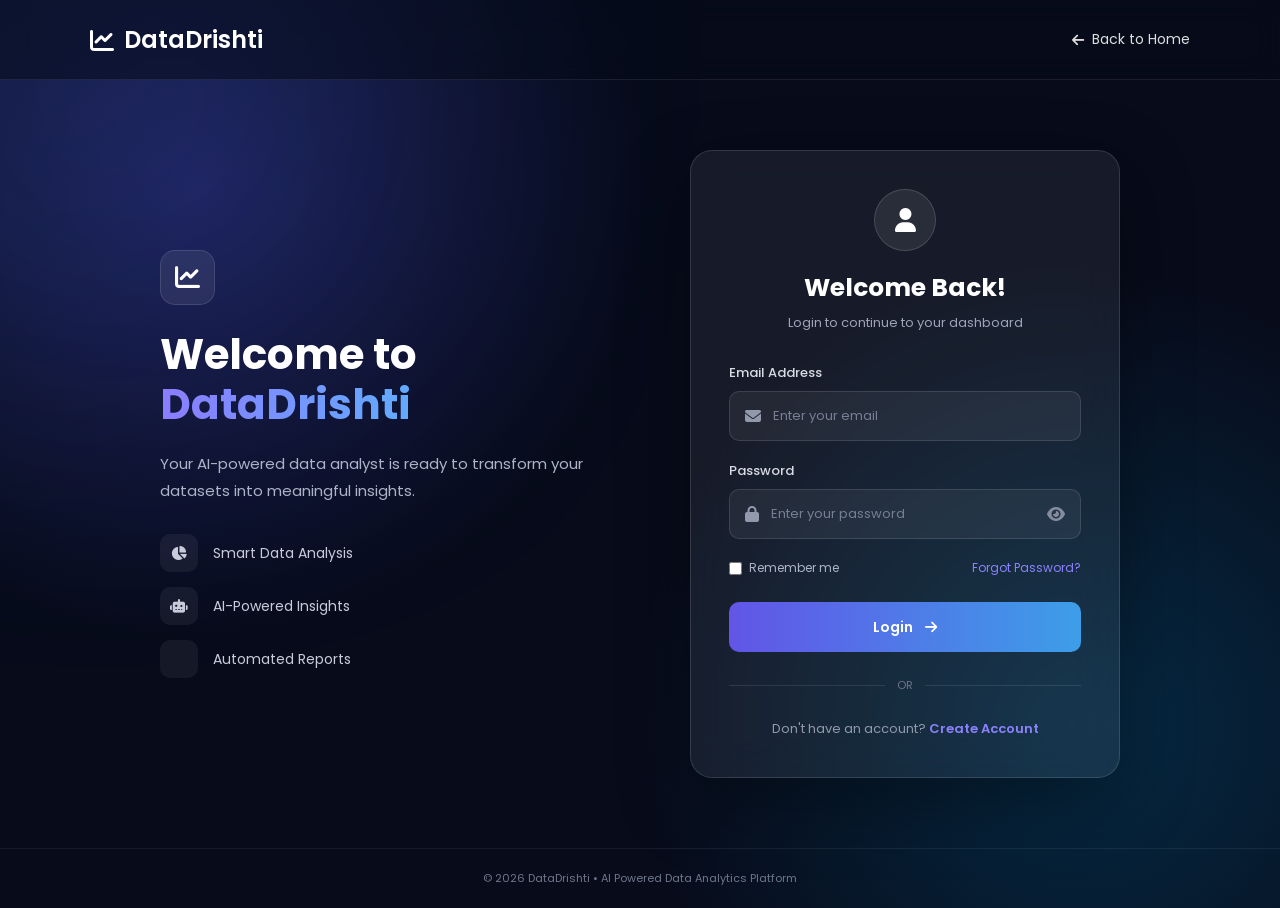
==== FrontEnd/html/index.html @ 3d2272da "Reorganized frontend structure git rebase --continue#	new file:   FrontEnd/css/styleP1.css :wqt:wq" ====
<!DOCTYPE html>
<html lang="en">
<head>

    <meta charset="UTF-8">
    <meta name="viewport" content="width=device-width, initial-scale=1.0">

    <script>
        window.location.href = "login.html";
    </script>

    <title>DataDrishti</title>
    <meta charset="UTF-8">

    <meta name="viewport" content="width=device-width, initial-scale=1.0">

    </head>

    <!-- Google Font -->
    <link
        href="https://fonts.googleapis.com/css2?family=Poppins:wght@300;400;500;600;700&display=swap"
        rel="stylesheet">

    <!-- Font Awesome -->
    <link
        rel="stylesheet"
        href="https://cdnjs.cloudflare.com/ajax/libs/font-awesome/6.6.0/css/all.min.css">

    <!-- CSS -->
    <link rel="stylesheet" href="../css/styleP1.css">
    <link rel="stylesheet" href="../css/styleP2.css">
    <link rel="stylesheet" href="../css/styleP3.css">

</head>

<body>


    <!-- Background -->
    <div class="bg-blur"></div>

    <!-- Navbar -->
   <nav>

    <div class="logo">
        <i class="fa-solid fa-chart-line"></i>
        DataDrishti
    </div>

    <ul>
        <li><a href="index.html">Home</a></li>
        <li><a href="dashboard.html">Dashboard</a></li>
        <li><a href="upload.html">Upload</a></li>
        <li><a href="report.html">Reports</a></li>
    </ul>

    <a href="login.html" class="login-btn">Login</a>

</nav>

    <!-- Hero -->

    <section class="hero">

        <div class="hero-left">

            <h1>
                Meet Your <span>AI Data Analyst</span>
            </h1>

            <p>

                Upload your dataset and let AI analyze,
                visualize and generate business insights
                within seconds.

            </p>

            <div class="buttons">

                <a href="upload.html" class="primary-btn">
                    Analyze Dataset
                </a>

                <a href="#" class="secondary-btn">
                    Watch Demo
                </a>

            </div>

        </div>

        <div class="hero-right">

            <div class="glass-card">

                <h3>Today's Insights</h3>

                <div class="card">

                    <h2>Revenue</h2>

                    <span>₹12.8M</span>

                    <p>▲ 18% Growth</p>

                </div>

                <div class="card">

                    <h2>Orders</h2>

                    <span>2,480</span>

                    <p>▲ 12% Increase</p>

                </div>

                <div class="card">

                    <h2>AI Suggestion</h2>

                    <span>
                        Increase inventory for
                        North Region.
                    </span>

                </div>

            </div>

        </div>

    </section>

    <!-- Features -->

    <section class="features">

        <h2>Why DataDrishti ?</h2>

        <div class="feature-container">

            <div class="feature-box">

                <i class="fa-solid fa-upload"></i>

                <h3>Upload Dataset</h3>

                <p>
                    Upload CSV, Excel or SQL files.
                </p>

            </div>

            <div class="feature-box">

                <i class="fa-solid fa-robot"></i>

                <h3>AI Analysis</h3>

                <p>
                    AI performs analysis like a real Data Analyst.
                </p>

            </div>

            <div class="feature-box">

                <i class="fa-solid fa-chart-pie"></i>

                <h3>Interactive Charts</h3>

                <p>
                    Automatic dashboards and visualizations.
                </p>

            </div>

            <div class="feature-box">

                <i class="fa-solid fa-file-pdf"></i>

                <h3>AI Reports</h3>

                <p>
                    Generate executive reports in one click.
                </p>

            </div>

        </div>

    </section>
    

    <!-- Footer -->

    <footer>

        <h2>DataDrishti</h2>

        <p>
            AI Powered Data Analytics Platform
        </p>

        <p>
            © 2026 All Rights Reserved
        </p>

    </footer>
<script src="../js/script.js"></script>
</body>
</html>
---- FrontEnd/css/styleP1.css ----
/* ==========================
   GOOGLE FONT & RESET
========================== */

@import url('https://fonts.googleapis.com/css2?family=Poppins:wght@300;400;500;600;700;800&display=swap');

* {
    margin: 0;
    padding: 0;
    box-sizing: border-box;
    font-family: 'Poppins', sans-serif;
}

html {
    scroll-behavior: smooth;
}

body {
    min-height: 100vh;
    color: #fff;
    overflow-x: hidden;

    background:
        linear-gradient(
            -45deg,
            #0f172a,
            #1e293b,
            #312e81,
            #0f172a
        );

    background-size: 400% 400%;
    animation: gradientBG 12s ease infinite;
}


/* ==========================
   ANIMATED BACKGROUND
========================== */

@keyframes gradientBG {

    0% {
        background-position: 0% 50%;
    }

    50% {
        background-position: 100% 50%;
    }

    100% {
        background-position: 0% 50%;
    }
}


.bg-blur {
    position: fixed;

    width: 500px;
    height: 500px;

    background: #5b5fff;

    border-radius: 50%;

    filter: blur(180px);

    top: -150px;
    right: -150px;

    opacity: 0.35;

    z-index: -1;
}


/* ==========================
   NAVBAR
========================== */

nav {
    width: 100%;
    height: 85px;

    padding: 0 8%;

    display: flex;
    align-items: center;
    justify-content: space-between;

    position: relative;
    z-index: 100;

    background: rgba(20, 24, 70, 0.78);

    backdrop-filter: blur(15px);

    border-bottom: 1px solid rgba(255, 255, 255, 0.08);
}


/* Logo */

.logo {
    font-size: 28px;
    font-weight: 700;

    color: #fff;

    display: flex;
    align-items: center;

    gap: 10px;

    white-space: nowrap;
}

.logo i {
    color: #6ee7ff;

    font-size: 27px;
}


/* Navbar List */

nav ul {
    display: flex;

    align-items: center;

    list-style: none;

    gap: 35px;

    margin-left: auto;
    margin-right: 40px;
}


/* Navbar Links */

nav ul li a {
    text-decoration: none;

    color: #ffffff !important;

    font-size: 15px;

    font-weight: 500;

    transition: 0.3s;

    white-space: nowrap;
}

nav ul li a:hover {
    color: #6ee7ff !important;
}


/* Login Button */

.login-btn {
    display: flex;

    align-items: center;
    justify-content: center;

    padding: 13px 30px;

    border: none;

    outline: none;

    border-radius: 30px;

    background: #5b5fff;

    color: #ffffff !important;

    text-decoration: none !important;

    cursor: pointer;

    font-size: 15px;

    font-weight: 600;

    white-space: nowrap;

    transition: 0.3s;
}

.login-btn:hover {
    transform: translateY(-3px);

    box-shadow:
        0 0 20px rgba(91, 95, 255, 0.5);
}


/* ==========================
   HERO SECTION
========================== */

.hero {
    min-height: calc(100vh - 85px);

    display: flex;

    justify-content: space-between;

    align-items: center;

    padding: 70px 8%;

    gap: 70px;
}


/* Left Side */

.hero-left {
    flex: 1;

    width: 55%;

    max-width: 680px;
}


/* Main Heading */

.hero-left h1 {
    font-size: 58px;

    line-height: 1.15;

    font-weight: 700;

    margin-bottom: 22px;

    color: #ffffff;
}


/* AI Data Analyst Highlight */

.hero-left h1 span {
    color: #6ee7ff;

    white-space: nowrap;
}


/* Paragraph */

.hero-left p {
    font-size: 18px;

    color: #d4d4d4;

    line-height: 1.8;

    margin-bottom: 35px;

    max-width: 600px;
}


/* ==========================
   BUTTONS
========================== */

.buttons {
    display: flex;

    gap: 20px;

    align-items: center;
}


/* Primary Button */

.primary-btn {
    text-decoration: none;

    color: white;

    background: #5b5fff;

    padding: 15px 30px;

    border-radius: 40px;

    font-weight: 600;

    transition: 0.3s;

    display: inline-block;
}

.primary-btn:hover {
    transform: translateY(-5px);

    box-shadow:
        0 0 25px rgba(91, 95, 255, 0.6);
}


/* Secondary Button */

.secondary-btn {
    text-decoration: none;

    color: white;

    border: 2px solid rgba(255, 255, 255, 0.25);

    padding: 13px 30px;

    border-radius: 40px;

    transition: 0.3s;

    display: inline-block;
}

.secondary-btn:hover {
    background: white;

    color: #111827;
}


/* ==========================
   RIGHT GLASS CARD
========================== */

.hero-right {
    flex: 1;

    width: 45%;

    display: flex;

    justify-content: center;

    align-items: center;
}


/* Glass Card */

.glass-card {
    width: 380px;

    max-width: 100%;

    padding: 30px;

    border-radius: 25px;

    background: rgba(255, 255, 255, 0.08);

    backdrop-filter: blur(18px);

    border: 1px solid rgba(255, 255, 255, 0.15);

    box-shadow:
        0 20px 50px rgba(0, 0, 0, 0.35);

    animation: float 5s ease-in-out infinite;
}


/* Glass Card Heading */

.glass-card h3 {
    margin-bottom: 20px;

    font-size: 24px;
}


/* Individual Cards */

.card {
    background: rgba(255, 255, 255, 0.06);

    border-radius: 18px;

    padding: 20px;

    margin-bottom: 18px;

    transition: 0.3s;
}

.card:last-child {
    margin-bottom: 0;
}

.card:hover {
    transform: scale(1.03);

    background: rgba(255, 255, 255, 0.12);
}


/* Card Heading */

.card h2 {
    font-size: 18px;

    margin-bottom: 10px;
}


/* Card Value */

.card span {
    font-size: 26px;

    font-weight: 700;

    color: #6ee7ff;
}


/* Card Description */

.card p {
    margin-top: 10px;

    color: #d4d4d4;

    font-size: 14px;
}


/* ==========================
   FLOAT ANIMATION
========================== */

@keyframes float {

    0% {
        transform: translateY(0);
    }

    50% {
        transform: translateY(-12px);
    }

    100% {
        transform: translateY(0);
    }
}


/* ==========================
   FEATURES SECTION
========================== */

.features {
    padding: 90px 8%;

    text-align: center;

    background: rgba(0, 0, 0, 0.08);
}

.features > h2 {
    font-size: 36px;

    margin-bottom: 50px;
}


/* Feature Container */

.feature-container {
    display: grid;

    grid-template-columns:
        repeat(4, 1fr);

    gap: 25px;
}


/* Feature Box */

.feature-box {
    padding: 30px 25px;

    border-radius: 20px;

    background: rgba(255, 255, 255, 0.07);

    border: 1px solid rgba(255, 255, 255, 0.12);

    backdrop-filter: blur(15px);

    transition: 0.3s;
}

.feature-box:hover {
    transform: translateY(-8px);

    background: rgba(255, 255, 255, 0.11);

    box-shadow:
        0 15px 35px rgba(0, 0, 0, 0.25);
}


/* Feature Icon */

.feature-box i {
    font-size: 32px;

    color: #6ee7ff;

    margin-bottom: 20px;
}


/* Feature Heading */

.feature-box h3 {
    font-size: 18px;

    margin-bottom: 12px;
}


/* Feature Paragraph */

.feature-box p {
    font-size: 13px;

    line-height: 1.7;

    color: #c7cbd8;
}


/* ==========================
   FOOTER
========================== */

footer {
    padding: 40px 8%;

    text-align: center;

    border-top: 1px solid rgba(255, 255, 255, 0.08);

    background: rgba(0, 0, 0, 0.15);
}

footer h2 {
    font-size: 24px;

    margin-bottom: 8px;
}

footer p {
    color: #aeb4c7;

    font-size: 13px;

    margin-top: 5px;
}


/* ==========================
   RESPONSIVE - TABLET
========================== */

@media (max-width: 1100px) {

    nav {
        padding: 0 5%;
    }

    nav ul {
        gap: 20px;

        margin-right: 20px;
    }

    .hero {
        padding: 60px 5%;

        gap: 40px;
    }

    .hero-left h1 {
        font-size: 48px;
    }

    .glass-card {
        width: 350px;
    }

    .feature-container {
        grid-template-columns:
            repeat(2, 1fr);
    }
}


/* ==========================
   RESPONSIVE - MOBILE
========================== */

@media (max-width: 800px) {

    nav {
        height: auto;

        min-height: 80px;

        padding: 18px 5%;

        flex-wrap: wrap;

        gap: 20px;
    }

    nav ul {
        order: 3;

        width: 100%;

        justify-content: center;

        margin: 0;

        gap: 20px;
    }

    .login-btn {
        padding: 10px 22px;
    }


    /* Hero */

    .hero {
        flex-direction: column;

        text-align: center;

        padding: 60px 5%;
    }

    .hero-left {
        width: 100%;

        max-width: 650px;
    }

    .hero-left h1 {
        font-size: 42px;
    }

    .hero-left h1 span {
        white-space: normal;
    }

    .hero-left p {
        margin-left: auto;

        margin-right: auto;

        font-size: 16px;
    }

    .buttons {
        justify-content: center;

        flex-wrap: wrap;
    }


    /* Right Card */

    .hero-right {
        width: 100%;
    }

    .glass-card {
        width: 380px;
    }


    /* Features */

    .feature-container {
        grid-template-columns: 1fr;
    }

    .features > h2 {
        font-size: 30px;
    }
}


/* ==========================
   SMALL MOBILE
========================== */

@media (max-width: 500px) {

    .logo {
        font-size: 22px;
    }

    .logo i {
        font-size: 22px;
    }

    nav ul {
        gap: 12px;
    }

    nav ul li a {
        font-size: 12px;
    }

    .login-btn {
        padding: 9px 18px;

        font-size: 12px;
    }

    .hero-left h1 {
        font-size: 34px;
    }

    .hero-left p {
        font-size: 14px;
    }

    .primary-btn,
    .secondary-btn {
        padding: 12px 22px;

        font-size: 13px;
    }

    .glass-card {
        padding: 22px;
    }

    .glass-card h3 {
        font-size: 20px;
    }

    .card span {
        font-size: 22px;
    }
}
---- FrontEnd/css/styleP2.css ----
/* ==========================
        FEATURES SECTION
========================== */

.features{

    padding:100px 8%;

    text-align:center;

}

.features h2{

    font-size:42px;

    margin-bottom:60px;

    color:#fff;

}

.feature-container{

    display:grid;

    grid-template-columns:repeat(auto-fit,minmax(250px,1fr));

    gap:30px;

}

.feature-box{

    background:rgba(255,255,255,.07);

    backdrop-filter:blur(15px);

    border:1px solid rgba(255,255,255,.1);

    border-radius:20px;

    padding:35px 25px;

    transition:.4s;

    cursor:pointer;

}

.feature-box:hover{

    transform:translateY(-12px);

    box-shadow:0 20px 40px rgba(0,0,0,.3);

    border:1px solid #6ee7ff;

}

.feature-box i{

    font-size:45px;

    color:#6ee7ff;

    margin-bottom:20px;

}

.feature-box h3{

    margin-bottom:15px;

    font-size:22px;

}

.feature-box p{

    color:#d4d4d4;

    line-height:1.7;

}

/* ==========================
          FOOTER
========================== */

footer{

    margin-top:80px;

    padding:40px 8%;

    text-align:center;

    background:rgba(255,255,255,.05);

    border-top:1px solid rgba(255,255,255,.08);

}

footer h2{

    color:#6ee7ff;

    margin-bottom:10px;

}

footer p{

    color:#cfcfcf;

    margin:8px 0;

}

/* ==========================
      SCROLLBAR
========================== */

::-webkit-scrollbar{

    width:10px;

}

::-webkit-scrollbar-track{

    background:#0f172a;

}

::-webkit-scrollbar-thumb{

    background:#5b5fff;

    border-radius:20px;

}

::-webkit-scrollbar-thumb:hover{

    background:#6ee7ff;

}

/* ==========================
      RESPONSIVE DESIGN
========================== */

@media(max-width:992px){

.hero{

    flex-direction:column;

    text-align:center;

}

.hero-left h1{

    font-size:45px;

}

.hero-left p{

    margin:auto;
    margin-bottom:30px;

}

.buttons{

    justify-content:center;

}

.glass-card{

    width:100%;
    max-width:420px;

}

nav{

    flex-direction:column;

    height:auto;

    padding:20px;

}

nav ul{

    margin:20px 0;

    flex-wrap:wrap;

    justify-content:center;

}

}

@media(max-width:768px){

.hero{

    padding:60px 6%;

}

.hero-left h1{

    font-size:36px;

}

.features h2{

    font-size:32px;

}

.feature-box{

    padding:30px 20px;

}

.buttons{

    flex-direction:column;

    align-items:center;

}

.primary-btn,
.secondary-btn{

    width:220px;

    text-align:center;

}

.logo{

    font-size:24px;

}

}
---- FrontEnd/css/styleP3.css ----
/* ==========================================
   PART 3 - PREMIUM EFFECTS
========================================== */

/* Floating Animation */

.hero-left{

    animation:slideLeft 1s ease;
}

.hero-right{

    animation:slideRight 1s ease;
}

@keyframes slideLeft{

    from{
        opacity:0;
        transform:translateX(-70px);
    }

    to{
        opacity:1;
        transform:translateX(0);
    }

}

@keyframes slideRight{

    from{
        opacity:0;
        transform:translateX(70px);
    }

    to{
        opacity:1;
        transform:translateX(0);
    }

}

/* Glow Effect */

.hero h1{

    text-shadow:
    0 0 10px rgba(110,231,255,.25),
    0 0 20px rgba(91,95,255,.15);

}

.feature-box:hover i{

    transform:rotate(10deg) scale(1.15);

    transition:.4s;

}

/* Card Glow */

.card:hover{

    box-shadow:
    0 0 20px rgba(91,95,255,.35);

}

/* Buttons */

.primary-btn{

    position:relative;

    overflow:hidden;

}

.primary-btn::before{

    content:"";

    position:absolute;

    width:0;

    height:100%;

    left:0;

    top:0;

    background:rgba(255,255,255,.15);

    transition:.4s;

}

.primary-btn:hover::before{

    width:100%;

}

/* Navbar Links */

nav ul li{

    position:relative;

}

nav ul li::after{

    content:"";

    position:absolute;

    left:0;

    bottom:-6px;

    width:0;

    height:2px;

    background:#6ee7ff;

    transition:.4s;

}

nav ul li:hover::after{

    width:100%;

}

/* Hero Image Floating */

.glass-card{

    animation:
    float 5s ease-in-out infinite,
    glow 3s infinite alternate;

}

@keyframes glow{

    from{

        box-shadow:
        0 0 15px rgba(91,95,255,.25);

    }

    to{

        box-shadow:
        0 0 35px rgba(110,231,255,.45);

    }

}

/* Smooth Card Hover */

.feature-box,
.card,
.login-btn,
.primary-btn,
.secondary-btn{

    transition:all .35s ease;

}

/* Fade Up Animation */

.feature-box{

    animation:fadeUp .9s ease;

}

@keyframes fadeUp{

    from{

        opacity:0;

        transform:translateY(40px);

    }

    to{

        opacity:1;

        transform:translateY(0);

    }

}

/* Selection Color */

::selection{

    background:#6ee7ff;

    color:#111827;

}

/* Hero Span Gradient */

.hero h1 span{

    background:linear-gradient(
    90deg,
    #6ee7ff,
    #8b5cf6);

    -webkit-background-clip:text;

    color:transparent;

}

/* Footer */

footer{

    backdrop-filter:blur(12px);

}

/* Little Floating Dots */

body::before{

    content:"";

    position:fixed;

    width:14px;

    height:14px;

    border-radius:50%;

    background:#6ee7ff;

    left:10%;

    top:20%;

    box-shadow:
    250px 150px #5b5fff,
    600px 100px #6ee7ff,
    900px 350px #5b5fff,
    400px 500px #6ee7ff,
    1200px 220px #5b5fff;

    opacity:.35;

    animation:particles 15s linear infinite;

    z-index:-1;

}

@keyframes particles{

    from{

        transform:translateY(0);

    }

    to{

        transform:translateY(-80px);

    }

}
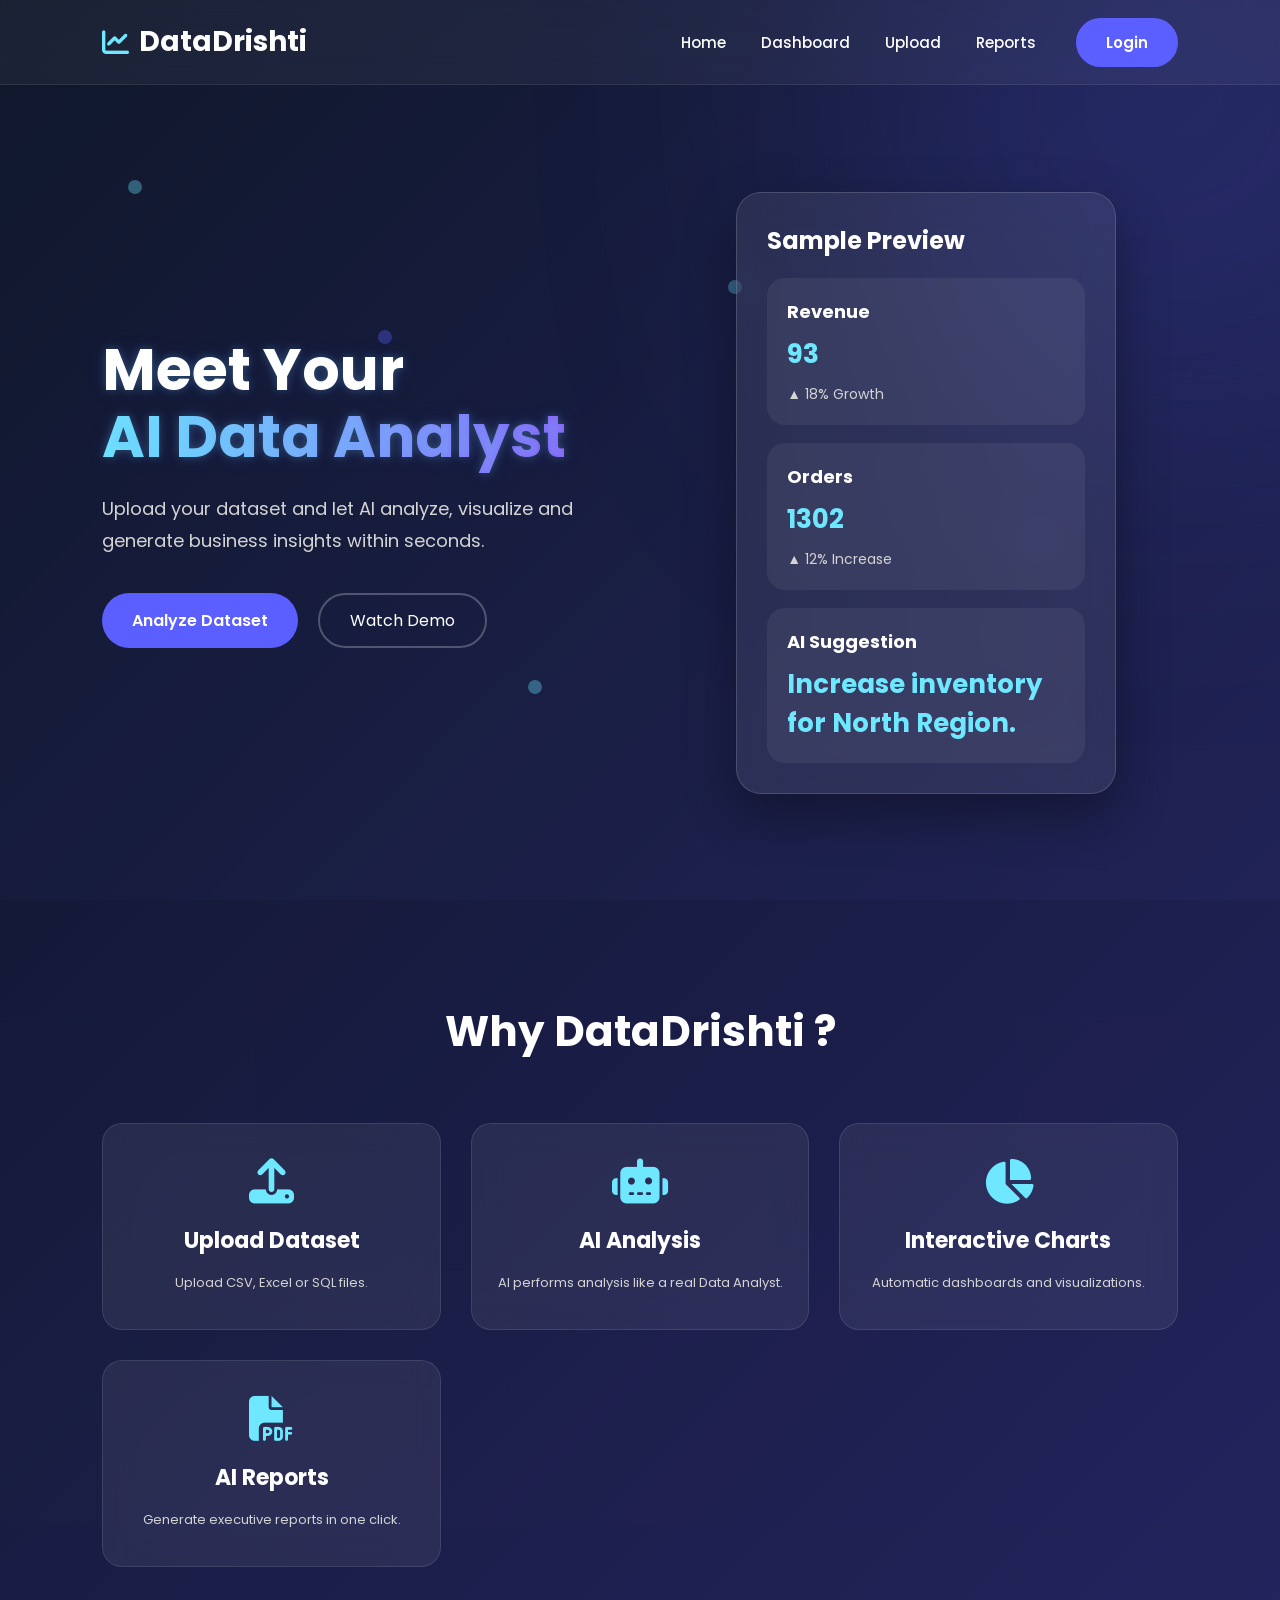
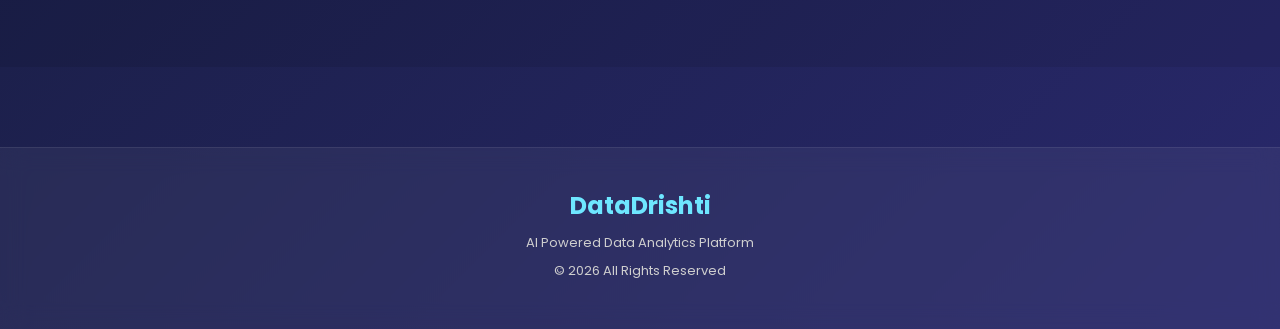
==== commit 75f61765: "Upload complete DataDrishti project with backend and datasets" ====
--- a/FrontEnd/html/index.html
+++ b/FrontEnd/html/index.html
@@ -5,16 +5,7 @@
     <meta charset="UTF-8">
     <meta name="viewport" content="width=device-width, initial-scale=1.0">
 
-    <script>
-        window.location.href = "login.html";
-    </script>
-
     <title>DataDrishti</title>
-    <meta charset="UTF-8">
-
-    <meta name="viewport" content="width=device-width, initial-scale=1.0">
-
-    </head>
 
     <!-- Google Font -->
     <link
@@ -94,7 +85,7 @@
 
             <div class="glass-card">
 
-                <h3>Today's Insights</h3>
+                <h3>Sample Preview</h3>
 
                 <div class="card">
 
